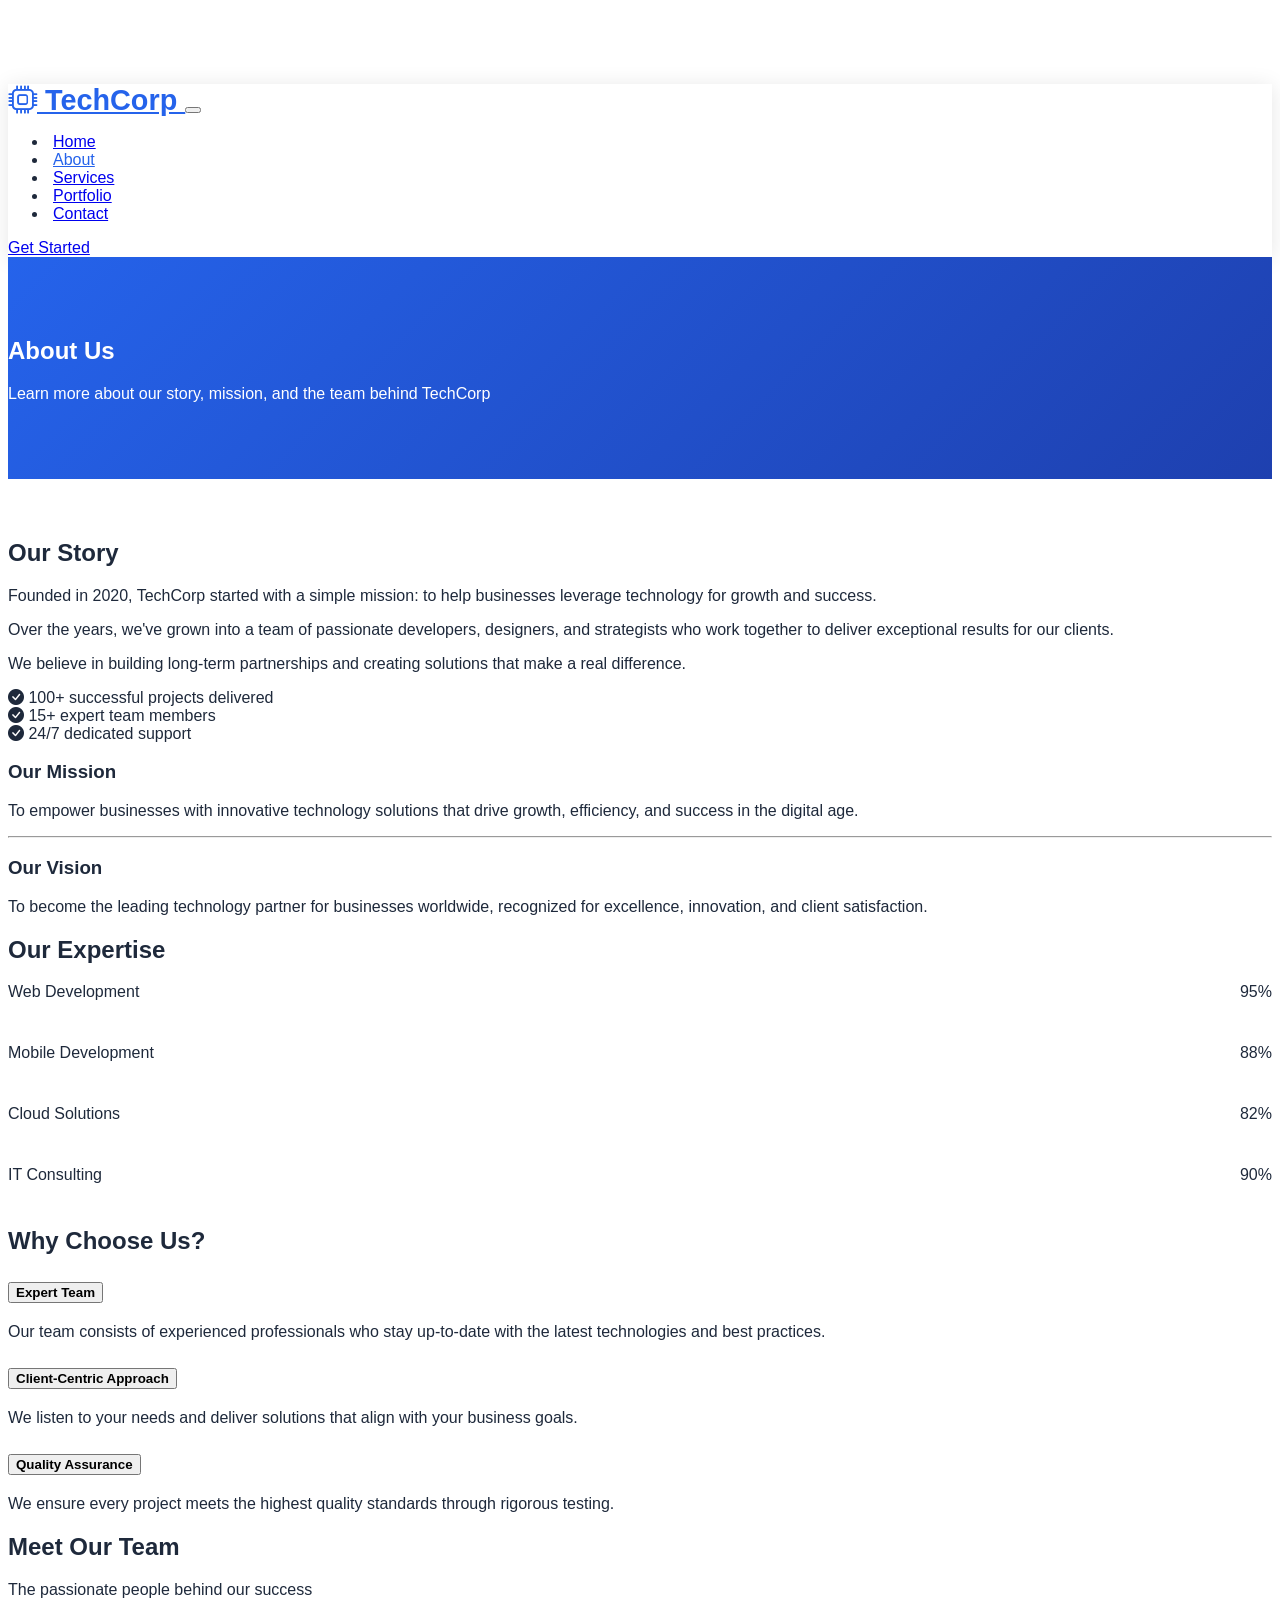
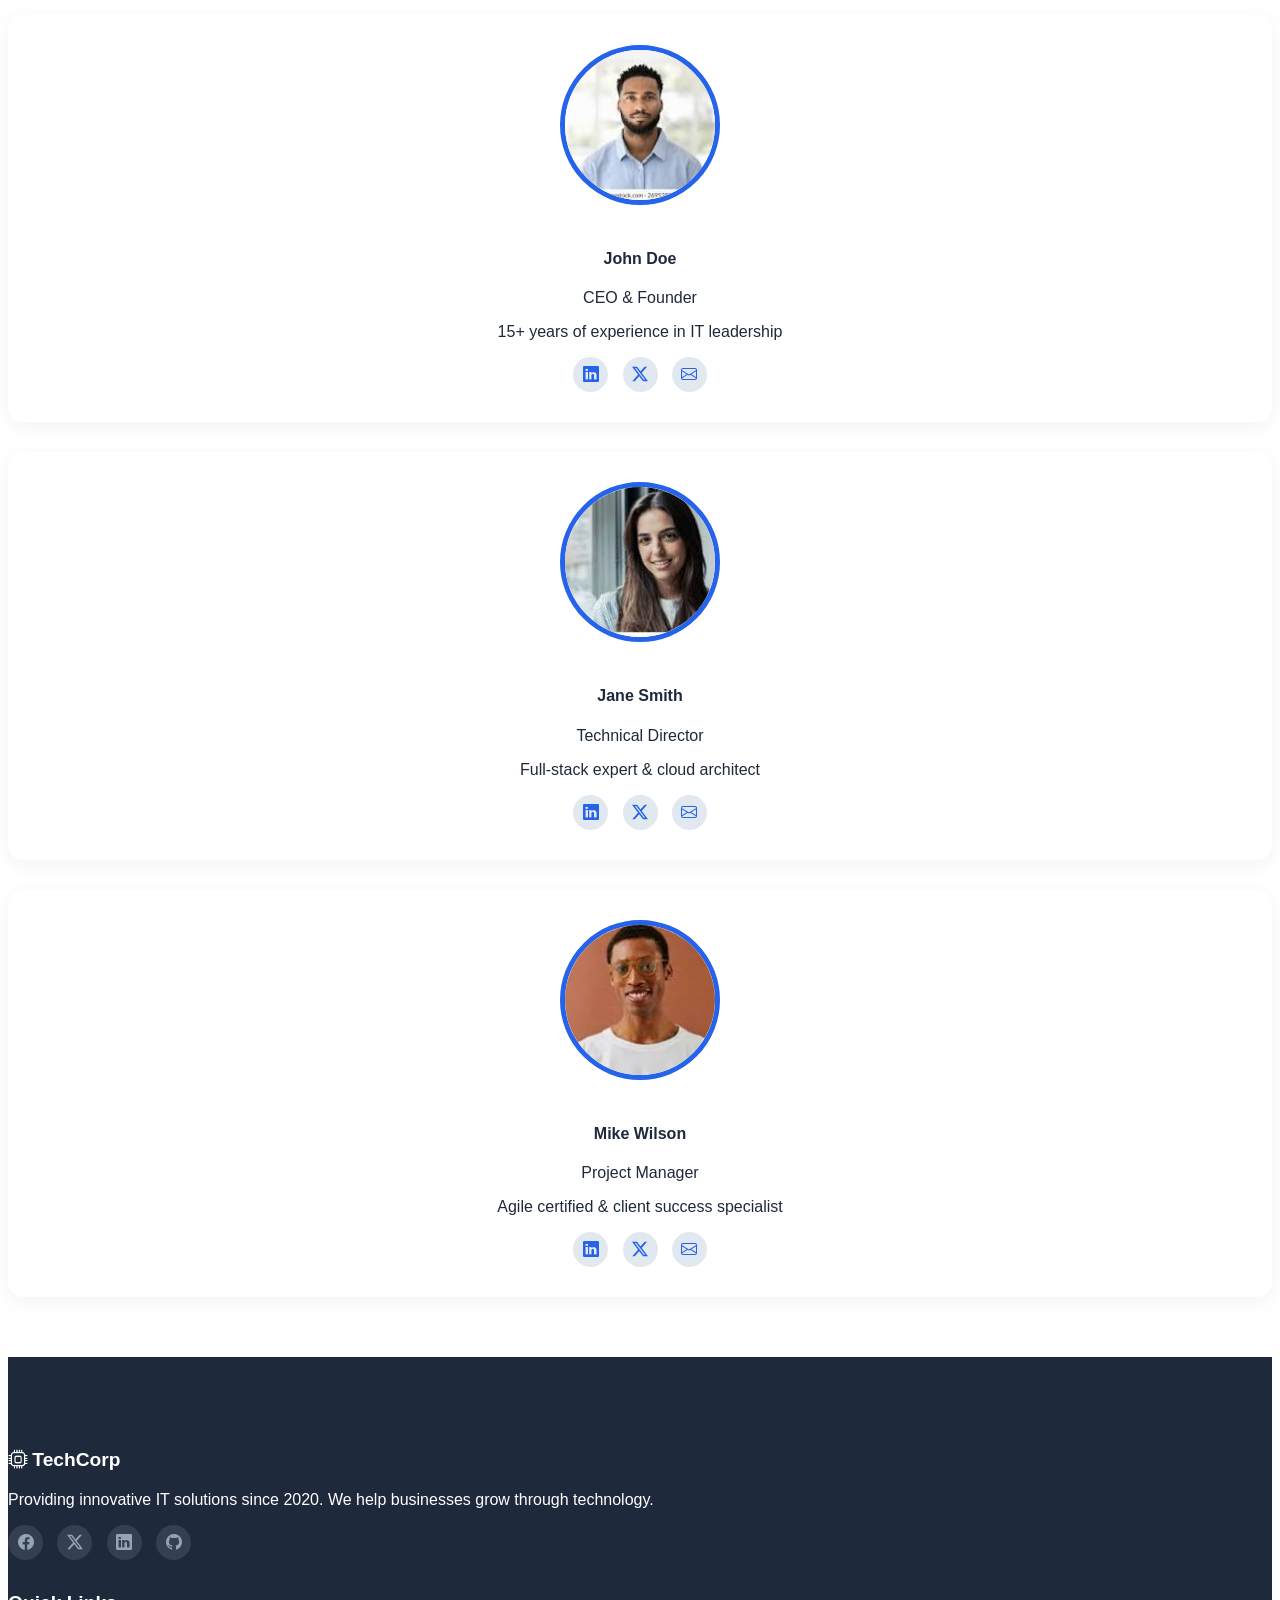
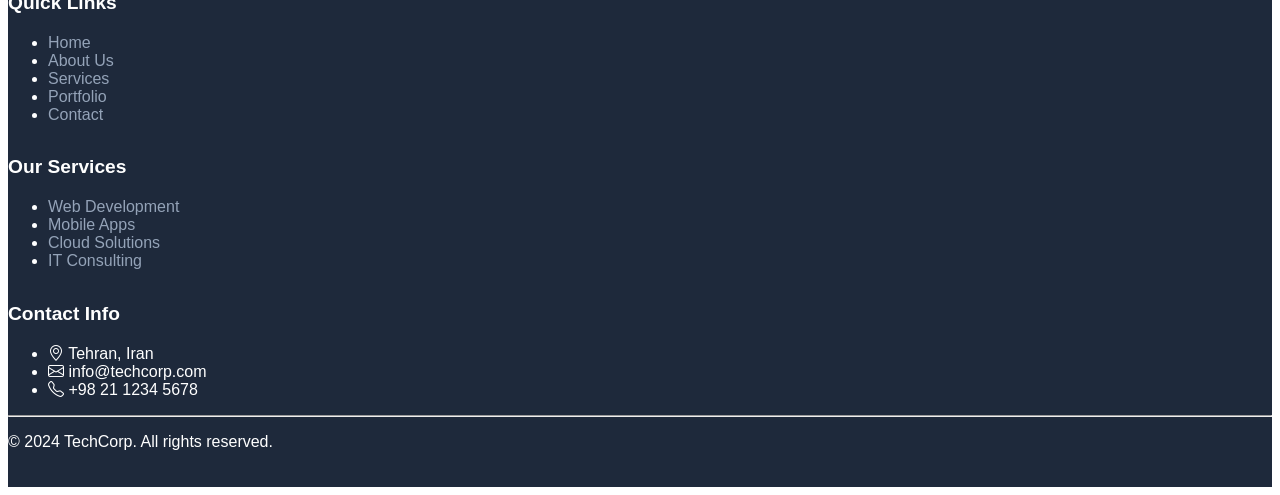
==== about.html @ d5554f4e "Add files via upload" ====
<!doctype html>
<html lang="en">
    <head>
        <meta charset="UTF-8" />
        <meta name="viewport" content="width=device-width, initial-scale=1.0" />
        <title>About Us | TechCorp</title>

        <!-- Bootstrap 5.3.8 CSS -->
        <link rel="stylesheet" href="Assets/css/bootstrap.min.css" />
        <link rel="stylesheet" href="Assets/css/bootstrap-icons.min.css" />

        <style>
            :root {
                --primary: #2563eb;
                --primary-dark: #1e40af;
                --secondary: #64748b;
                --dark: #1e293b;
                --light: #f8fafc;
            }

            body {
                font-family: "Segoe UI", Tahoma, Geneva, Verdana, sans-serif;
                color: var(--dark);
                padding-top: 76px;
            }
            /* ========== NAVBAR STYLES ========== */
            .navbar {
                box-shadow: 0 2px 20px rgba(0, 0, 0, 0.1);
                background: white !important;
            }

            .navbar-brand {
                font-size: 1.8rem;
                font-weight: bold;
                color: var(--primary) !important;
            }

            .nav-link {
                font-weight: 500;
                margin: 0 5px;
                transition: all 0.3s;
            }
            .nav-link:hover,
            .nav-link.active {
                color: var(--primary) !important;
            }
            /* ========== PAGE HEADER ========== */
            .page-header {
                background: linear-gradient(
                    135deg,
                    var(--primary) 0%,
                    var(--primary-dark) 100%
                );
                color: white;
                padding: 60px 0;
                margin-bottom: 60px;
            }
            /* ========== TEAM SECTION ========== */
            .team-card {
                text-align: center;
                padding: 30px 20px;
                border-radius: 15px;
                transition: all 0.3s;
                border: none;
                box-shadow: 0 5px 20px rgba(0, 0, 0, 0.05);
                margin-bottom: 30px;
            }

            .team-card:hover {
                transform: translateY(-10px);
                box-shadow: 0 15px 40px rgba(0, 0, 0, 0.1);
            }
            .team-img {
                width: 150px;
                height: 150px;
                border-radius: 50%;
                object-fit: cover;
                margin-bottom: 20px;
                border: 5px solid var(--primary);
            }
            .team-social a {
                display: inline-block;
                width: 35px;
                height: 35px;
                background: #e2e8f0;
                border-radius: 50%;
                text-align: center;
                line-height: 35px;
                margin: 0 5px;
                color: var(--primary);
                transition: all 0.3s;
            }

            .team-social a:hover {
                background: var(--primary);
                color: white;
            }
            /* ========== SKILLS SECTION ========== */
            .skill-item {
                margin-bottom: 25px;
            }

            .skill-title {
                display: flex;
                justify-content: space-between;
                margin-bottom: 10px;
                font-weight: 500;
            }

            .progress {
                height: 8px;
                border-radius: 10px;
            }
            .progress-bar {
                background: linear-gradient(
                    90deg,
                    var(--primary) 0%,
                    var(--primary-dark) 100%
                );
                border-radius: 10px;
            }
            /* ========== FOOTER ========== */
            footer {
                background: var(--dark);
                color: white;
                padding: 60px 0 20px;
                margin-top: 60px;
            }

            footer h5 {
                margin-bottom: 20px;
                font-size: 1.2rem;
            }

            footer a {
                color: #94a3b8;
                text-decoration: none;
                transition: all 0.3s;
            }
            footer a:hover {
                color: white;
            }

            .social-links a {
                display: inline-block;
                width: 35px;
                height: 35px;
                background: rgba(255, 255, 255, 0.1);
                border-radius: 50%;
                text-align: center;
                line-height: 35px;
                margin-right: 10px;
                transition: all 0.3s;
            }
            .social-links a:hover {
                background: var(--primary);
                transform: translateY(-3px);
            }

            @media (max-width: 768px) {
                .team-img {
                    width: 120px;
                    height: 120px;
                }
            }
        </style>
    </head>
    <body>
        <!-- start navbar -->
        <nav class="navbar navbar-expand-lg fixed-top">
            <div class="container">
                <a href="index.html" class="navbar-brand">
                    <i class="bi bi-cpu"></i> TechCorp
                </a>
                <button
                    class="navbar-toggler"
                    type="button"
                    data-bs-toggle="collapse"
                    data-bs-target="#mainNav"
                >
                    <span class="navbar-toggler-icon"></span>
                </button>
                <div class="collapse navbar-collapse" id="mainNav">
                    <ul class="navbar-nav ms-auto mb-2 mb-lg-0">
                        <li class="nav-item">
                            <a href="index.html" class="nav-link">Home</a>
                        </li>
                        <li class="nav-item">
                            <a href="about.html" class="nav-link active"
                                >About</a
                            >
                        </li>
                        <li class="nav-item">
                            <a href="services.html" class="nav-link"
                                >Services</a
                            >
                        </li>
                        <li class="nav-item">
                            <a href="portfolio.html" class="nav-link"
                                >Portfolio</a
                            >
                        </li>
                        <li class="nav-item">
                            <a href="contact.html" class="nav-link">Contact</a>
                        </li>
                    </ul>
                    <a href="contact.html" class="btn btn-primary ms-lg-3">
                        Get Started
                    </a>
                </div>
            </div>
        </nav>
        <!-- end navbar -->

        <!-- start page header -->
        <section class="page-header">
            <div class="container text-center">
                <h1 class="fw-bold">About Us</h1>
                <p class="lead">
                    Learn more about our story, mission, and the team behind
                    TechCorp
                </p>
            </div>
        </section>
        <!-- end page header -->

        <!-- start ABOUT CONTENT -->
        <div class="container">
            <div class="row align-items-center mb-5">
                <div class="col-lg-6 mb-4 mb-lg-0">
                    <h2 class="fw-bold mb-3">Our Story</h2>
                    <p class="text-muted">
                        Founded in 2020, TechCorp started with a simple mission:
                        to help businesses leverage technology for growth and
                        success.
                    </p>
                    <p class="text-muted">
                        Over the years, we've grown into a team of passionate
                        developers, designers, and strategists who work together
                        to deliver exceptional results for our clients.
                    </p>
                    <p class="text-muted">
                        We believe in building long-term partnerships and
                        creating solutions that make a real difference.
                    </p>
                    <div class="mt-4">
                        <div class="d-flex align-items-center mb-3">
                            <i
                                class="bi bi-check-circle-fill text-primary fs-4 me-3"
                            ></i>
                            <span>100+ successful projects delivered</span>
                        </div>
                        <div class="d-flex align-items-center mb-3">
                            <i
                                class="bi bi-check-circle-fill text-primary fs-4 me-3"
                            ></i>
                            <span>15+ expert team members</span>
                        </div>
                        <div class="d-flex align-items-center mb-3">
                            <i
                                class="bi bi-check-circle-fill text-primary fs-4 me-3"
                            ></i>
                            <span>24/7 dedicated support</span>
                        </div>
                    </div>
                </div>
                <div class="col-lg-6">
                    <div class="bg-light p-4 rounded-4">
                        <h3 class="fw-bold mb-3">Our Mission</h3>
                        <p class="text-muted">
                            To empower businesses with innovative technology
                            solutions that drive growth, efficiency, and success
                            in the digital age.
                        </p>
                        <hr />
                        <h3 class="fw-bold mb-3">Our Vision</h3>
                        <p class="text-muted">
                            To become the leading technology partner for
                            businesses worldwide, recognized for excellence,
                            innovation, and client satisfaction.
                        </p>
                    </div>
                </div>
            </div>
            <!-- ========== SKILLS SECTION ========== -->
            <div class="row mb-5">
                <div class="col-lg-6 mb-4 mb-lg-0">
                    <h2 class="fw-bold mb-4">Our Expertise</h2>
                    <div class="skill-item">
                        <div class="skill-title">
                            <span>Web Development</span>
                            <span>95%</span>
                        </div>
                        <div class="progress">
                            <div class="progress-bar" style="width: 95%"></div>
                        </div>
                    </div>
                    <div class="skill-item">
                        <div class="skill-title">
                            <span>Mobile Development</span>
                            <span>88%</span>
                        </div>
                        <div class="progress">
                            <div class="progress-bar" style="width: 88%"></div>
                        </div>
                    </div>
                    <div class="skill-item">
                        <div class="skill-title">
                            <span>Cloud Solutions</span>
                            <span>82%</span>
                        </div>
                        <div class="progress">
                            <div class="progress-bar" style="width: 82%"></div>
                        </div>
                    </div>
                    <div class="skill-item">
                        <div class="skill-title">
                            <span>IT Consulting</span>
                            <span>90%</span>
                        </div>
                        <div class="progress">
                            <div class="progress-bar" style="width: 90%"></div>
                        </div>
                    </div>
                </div>
                <div class="col-lg-6">
                    <h2 class="fw-bold mb-4">Why Choose Us?</h2>
                    <div class="accordion" id="whyAccordion">
                        <div class="accordion-item">
                            <h2 class="accordion-header">
                                <button
                                    class="accordion-button"
                                    type="button"
                                    data-bs-toggle="collapse"
                                    data-bs-target="#collapseOne"
                                >
                                    <strong>Expert Team</strong>
                                </button>
                            </h2>
                            <div
                                id="collapseOne"
                                class="accordion-collapse collapse show"
                                data-bs-parent="#whyAccordion"
                            >
                                <div class="accordion-body">
                                    Our team consists of experienced
                                    professionals who stay up-to-date with the
                                    latest technologies and best practices.
                                </div>
                            </div>
                        </div>
                        <div class="accordion-item">
                            <h2 class="accordion-header">
                                <button
                                    class="accordion-button collapsed"
                                    type="button"
                                    data-bs-toggle="collapse"
                                    data-bs-target="#collapseTwo"
                                >
                                    <strong>Client-Centric Approach</strong>
                                </button>
                            </h2>
                            <div
                                id="collapseTwo"
                                class="accordion-collapse collapse"
                                data-bs-parent="#whyAccordion"
                            >
                                <div class="accordion-body">
                                    We listen to your needs and deliver
                                    solutions that align with your business
                                    goals.
                                </div>
                            </div>
                        </div>
                        <div class="accordion-item">
                            <h2 class="accordion-header">
                                <button
                                    class="accordion-button collapsed"
                                    type="button"
                                    data-bs-toggle="collapse"
                                    data-bs-target="#collapseThree"
                                >
                                    <strong>Quality Assurance</strong>
                                </button>
                            </h2>
                            <div
                                id="collapseThree"
                                class="accordion-collapse collapse"
                                data-bs-parent="#whyAccordion"
                            >
                                <div class="accordion-body">
                                    We ensure every project meets the highest
                                    quality standards through rigorous testing.
                                </div>
                            </div>
                        </div>
                    </div>
                </div>
            </div>
        </div>
        <!-- end ABOUT CONTENT -->

        <!-- start TEAM SECTION -->
        <div class="container">
            <div class="text-center mb-5">
                <h2 class="fw-bold">Meet Our Team</h2>
                <p class="text-muted">
                    The passionate people behind our success
                </p>
                <div class="border-bottom w-25 mx-auto pt-2"></div>
            </div>
            <div class="row">
                <div class="col-md-4">
                    <div class="team-card">
                        <img
                            src="Assets/imgs/img 01.jfif"
                            alt="Team Member"
                            class="team-img"
                        />
                        <h4>John Doe</h4>
                        <p class="text-primary mt-3">CEO & Founder</p>
                        <p class="text-muted small">
                            15+ years of experience in IT leadership
                        </p>
                        <div class="team-social">
                            <a href="#"><i class="bi bi-linkedin"></i></a>
                            <a href="#"><i class="bi bi-twitter-x"></i></a>
                            <a href="#"><i class="bi bi-envelope"></i></a>
                        </div>
                    </div>
                </div>
                <div class="col-md-4">
                    <div class="team-card">
                        <img
                            src="Assets/imgs/img 02.jfif"
                            alt="Team Member"
                            class="team-img"
                        />
                        <h4>Jane Smith</h4>
                        <p class="text-primary mt-3">Technical Director</p>
                        <p class="text-muted small">
                            Full-stack expert & cloud architect
                        </p>
                        <div class="team-social">
                            <a href="#"><i class="bi bi-linkedin"></i></a>
                            <a href="#"><i class="bi bi-twitter-x"></i></a>
                            <a href="#"><i class="bi bi-envelope"></i></a>
                        </div>
                    </div>
                </div>
                <div class="col-md-4">
                    <div class="team-card">
                        <img
                            src="Assets/imgs/img 03.jfif"
                            alt="Team Member"
                            class="team-img"
                        />
                        <h4>Mike Wilson</h4>
                        <p class="text-primary mt-3">Project Manager</p>
                        <p class="text-muted small">
                            Agile certified & client success specialist
                        </p>
                        <div class="team-social">
                            <a href="#"><i class="bi bi-linkedin"></i></a>
                            <a href="#"><i class="bi bi-twitter-x"></i></a>
                            <a href="#"><i class="bi bi-envelope"></i></a>
                        </div>
                    </div>
                </div>
            </div>
        </div>
        <!-- end TEAM SECTION -->

        <!-- start footer -->
        <footer>
            <div class="container">
                <div class="row">
                    <div class="col-md-4 mb-4">
                        <h5><i class="bi bi-cpu"></i> TechCorp</h5>
                        <p class="text-secondary">
                            Providing innovative IT solutions since 2020. We
                            help businesses grow through technology.
                        </p>
                        <div class="social-links">
                            <a href="#"><i class="bi bi-facebook"></i></a>
                            <a href="#"><i class="bi bi-twitter-x"></i></a>
                            <a href="#"><i class="bi bi-linkedin"></i></a>
                            <a href="#"><i class="bi bi-github"></i></a>
                        </div>
                    </div>
                    <div class="col-md-2 mb-4">
                        <h5>Quick Links</h5>
                        <ul class="list-unstyled">
                            <li><a href="index.html">Home</a></li>
                            <li><a href="about.html">About Us</a></li>
                            <li><a href="services.html">Services</a></li>
                            <li><a href="portfolio.html">Portfolio</a></li>
                            <li><a href="contact.html">Contact</a></li>
                        </ul>
                    </div>
                    <div class="col-md-3 mb-4">
                        <h5>Our Services</h5>
                        <ul class="list-unstyled">
                            <li><a href="services.html">Web Development</a></li>
                            <li><a href="services.html">Mobile Apps</a></li>
                            <li><a href="services.html">Cloud Solutions</a></li>
                            <li><a href="services.html">IT Consulting</a></li>
                        </ul>
                    </div>
                    <div class="col-md-3 mb-4">
                        <h5>Contact Info</h5>
                        <ul class="list-unstyled">
                            <li><i class="bi bi-geo-alt"></i> Tehran, Iran</li>
                            <li class="pt-2 pb-2">
                                <i class="bi bi-envelope"></i> info@techcorp.com
                            </li>
                            <li>
                                <i class="bi bi-telephone"></i> +98 21 1234 5678
                            </li>
                        </ul>
                    </div>
                </div>
                <hr class="border-secondary" />
                <div class="text-center text-secondary">
                    <p class="mb-0">
                        &copy; 2024 TechCorp. All rights reserved.
                    </p>
                </div>
            </div>
        </footer>
        <!-- end footer -->

        <script src="Assets/js/bootstrap.bundle.min.js"></script>

        <!-- Back to Top Button -->
        <button
            onclick="scrollToTop()"
            id="backToTopBtn"
            class="btn btn-primary rounded-circle position-fixed"
            style="
                bottom: 20px;
                right: 20px;
                width: 45px;
                height: 45px;
                display: none;
                z-index: 99;
            "
        >
            <span class="bi-arrow-up"></span>
        </button>

        <script>
            // دکمه بازگشت به بالا
            window.onscroll = function () {
                const btn = document.getElementById("backToTopBtn");
                if (
                    document.body.scrollTop > 300 ||
                    document.documentElement.scrollTop > 300
                ) {
                    btn.style.display = "block";
                } else {
                    btn.style.display = "none";
                }
            };

            function scrollToTop() {
                window.scrollTo({ top: 0, behavior: "smooth" });
            }
        </script>
    </body>
</html>
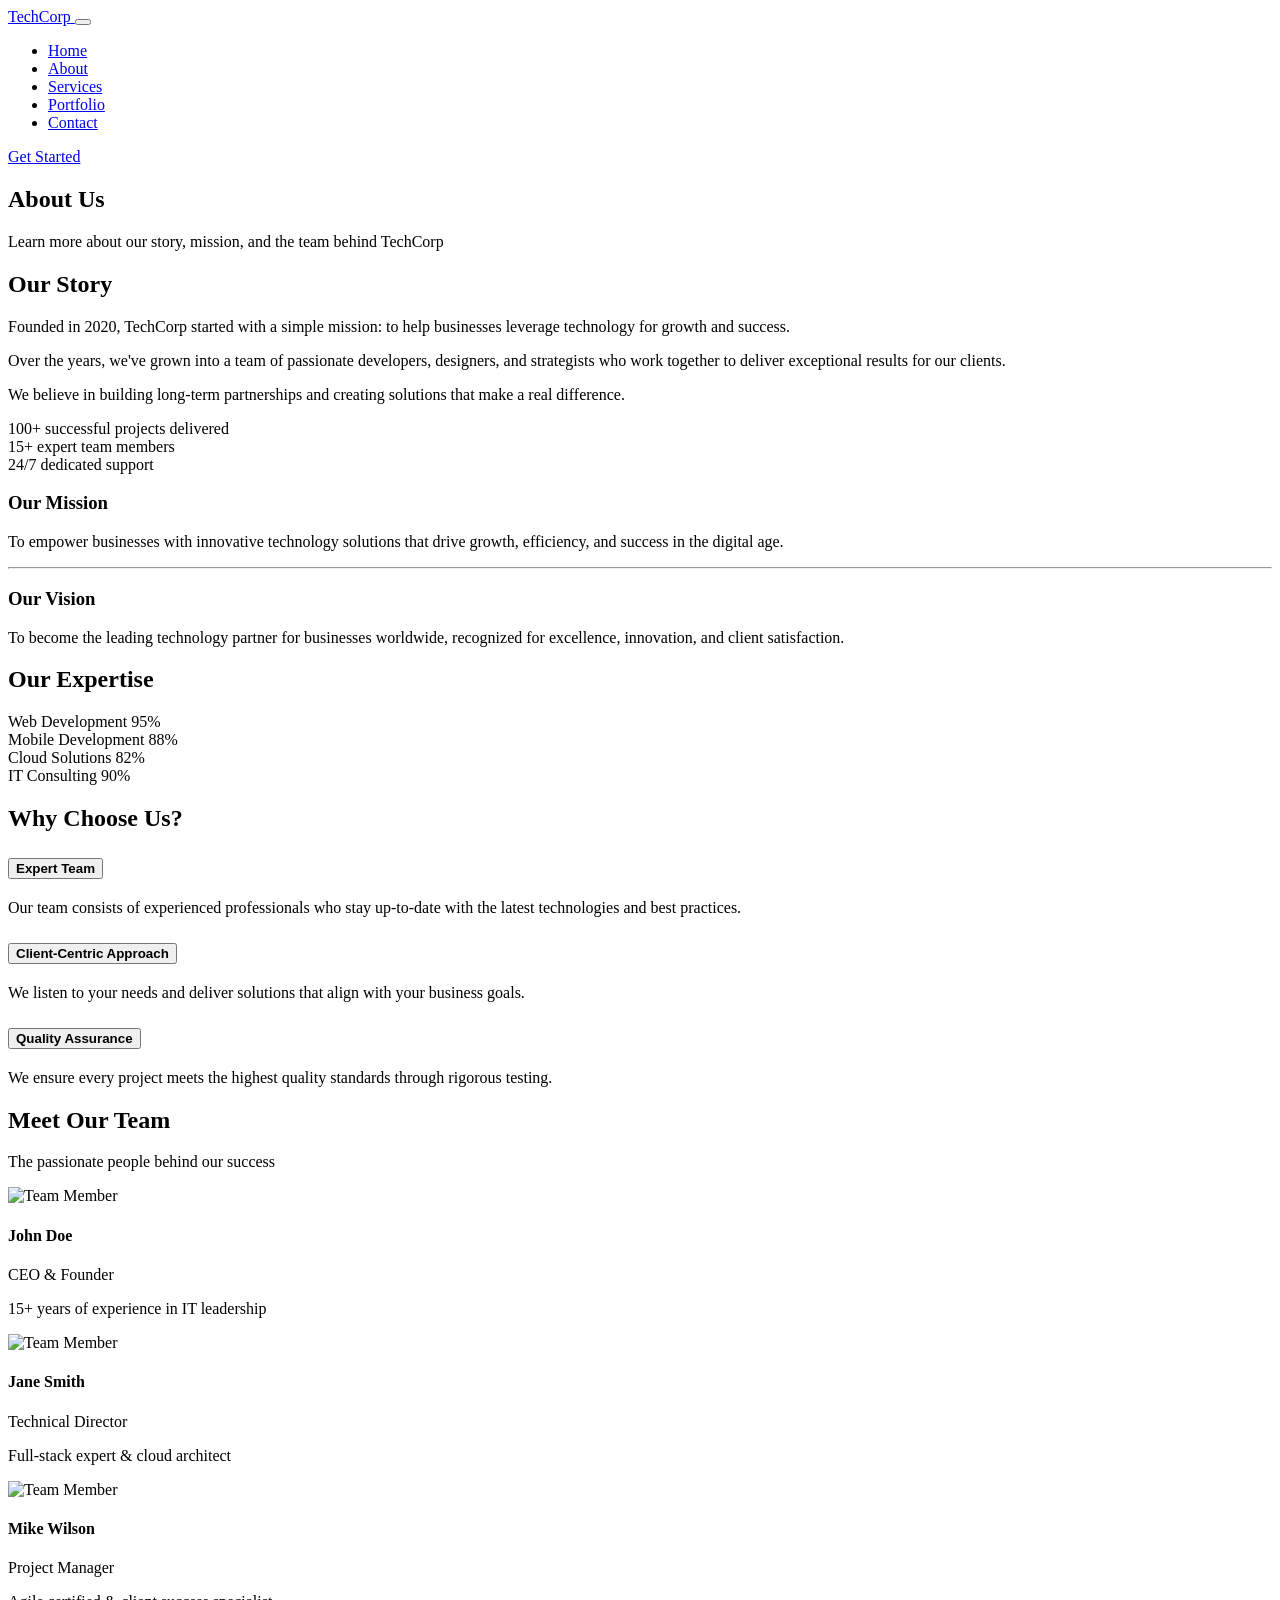
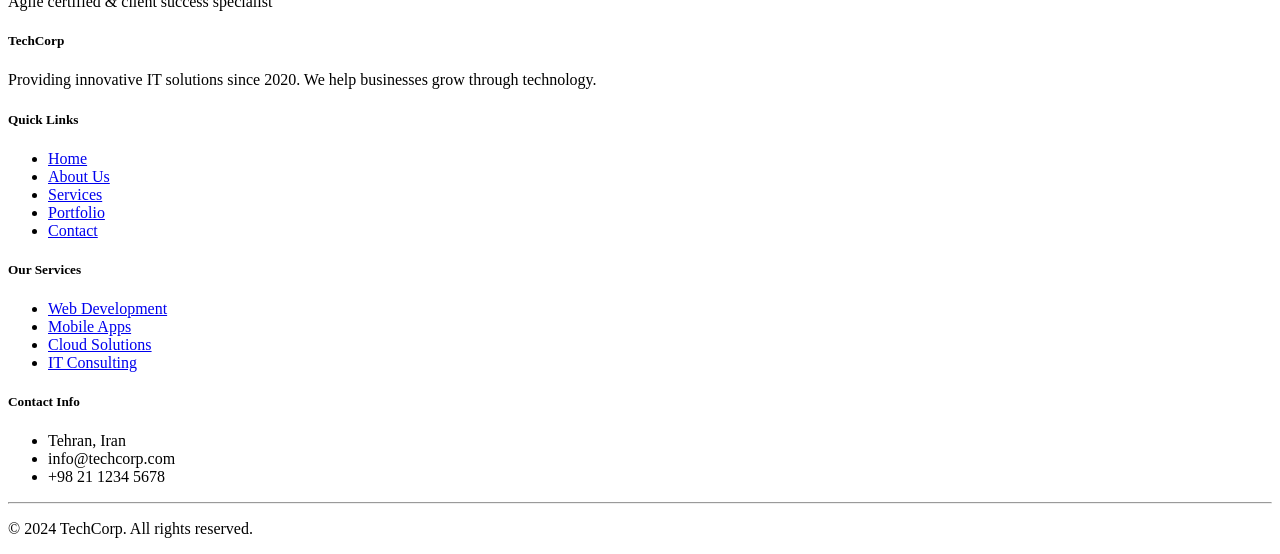
==== commit 88c0bb85: "add script.js and meta description" ====
--- a/about.html
+++ b/about.html
@@ -3,167 +3,16 @@
     <head>
         <meta charset="UTF-8" />
         <meta name="viewport" content="width=device-width, initial-scale=1.0" />
+        <meta
+            name="description"
+            content="Learn about TechCorp's story, mission, and vision. We're a team of passionate developers and strategists dedicated to delivering exceptional technology solutions."
+        />
         <title>About Us | TechCorp</title>
 
         <!-- Bootstrap 5.3.8 CSS -->
-        <link rel="stylesheet" href="Assets/css/bootstrap.min.css" />
-        <link rel="stylesheet" href="Assets/css/bootstrap-icons.min.css" />
-
-        <style>
-            :root {
-                --primary: #2563eb;
-                --primary-dark: #1e40af;
-                --secondary: #64748b;
-                --dark: #1e293b;
-                --light: #f8fafc;
-            }
-
-            body {
-                font-family: "Segoe UI", Tahoma, Geneva, Verdana, sans-serif;
-                color: var(--dark);
-                padding-top: 76px;
-            }
-            /* ========== NAVBAR STYLES ========== */
-            .navbar {
-                box-shadow: 0 2px 20px rgba(0, 0, 0, 0.1);
-                background: white !important;
-            }
-
-            .navbar-brand {
-                font-size: 1.8rem;
-                font-weight: bold;
-                color: var(--primary) !important;
-            }
-
-            .nav-link {
-                font-weight: 500;
-                margin: 0 5px;
-                transition: all 0.3s;
-            }
-            .nav-link:hover,
-            .nav-link.active {
-                color: var(--primary) !important;
-            }
-            /* ========== PAGE HEADER ========== */
-            .page-header {
-                background: linear-gradient(
-                    135deg,
-                    var(--primary) 0%,
-                    var(--primary-dark) 100%
-                );
-                color: white;
-                padding: 60px 0;
-                margin-bottom: 60px;
-            }
-            /* ========== TEAM SECTION ========== */
-            .team-card {
-                text-align: center;
-                padding: 30px 20px;
-                border-radius: 15px;
-                transition: all 0.3s;
-                border: none;
-                box-shadow: 0 5px 20px rgba(0, 0, 0, 0.05);
-                margin-bottom: 30px;
-            }
-
-            .team-card:hover {
-                transform: translateY(-10px);
-                box-shadow: 0 15px 40px rgba(0, 0, 0, 0.1);
-            }
-            .team-img {
-                width: 150px;
-                height: 150px;
-                border-radius: 50%;
-                object-fit: cover;
-                margin-bottom: 20px;
-                border: 5px solid var(--primary);
-            }
-            .team-social a {
-                display: inline-block;
-                width: 35px;
-                height: 35px;
-                background: #e2e8f0;
-                border-radius: 50%;
-                text-align: center;
-                line-height: 35px;
-                margin: 0 5px;
-                color: var(--primary);
-                transition: all 0.3s;
-            }
-
-            .team-social a:hover {
-                background: var(--primary);
-                color: white;
-            }
-            /* ========== SKILLS SECTION ========== */
-            .skill-item {
-                margin-bottom: 25px;
-            }
-
-            .skill-title {
-                display: flex;
-                justify-content: space-between;
-                margin-bottom: 10px;
-                font-weight: 500;
-            }
-
-            .progress {
-                height: 8px;
-                border-radius: 10px;
-            }
-            .progress-bar {
-                background: linear-gradient(
-                    90deg,
-                    var(--primary) 0%,
-                    var(--primary-dark) 100%
-                );
-                border-radius: 10px;
-            }
-            /* ========== FOOTER ========== */
-            footer {
-                background: var(--dark);
-                color: white;
-                padding: 60px 0 20px;
-                margin-top: 60px;
-            }
-
-            footer h5 {
-                margin-bottom: 20px;
-                font-size: 1.2rem;
-            }
-
-            footer a {
-                color: #94a3b8;
-                text-decoration: none;
-                transition: all 0.3s;
-            }
-            footer a:hover {
-                color: white;
-            }
-
-            .social-links a {
-                display: inline-block;
-                width: 35px;
-                height: 35px;
-                background: rgba(255, 255, 255, 0.1);
-                border-radius: 50%;
-                text-align: center;
-                line-height: 35px;
-                margin-right: 10px;
-                transition: all 0.3s;
-            }
-            .social-links a:hover {
-                background: var(--primary);
-                transform: translateY(-3px);
-            }
-
-            @media (max-width: 768px) {
-                .team-img {
-                    width: 120px;
-                    height: 120px;
-                }
-            }
-        </style>
+        <link rel="stylesheet" href="assets/css/bootstrap.min.css" />
+        <link rel="stylesheet" href="assets/css/bootstrap-icons.min.css" />
+        <link rel="stylesheet" href="assets/css/style.css" />
     </head>
     <body>
         <!-- start navbar -->
@@ -413,7 +262,7 @@
                 <div class="col-md-4">
                     <div class="team-card">
                         <img
-                            src="Assets/imgs/img 01.jfif"
+                            src="assets/imgs/img 01.jfif"
                             alt="Team Member"
                             class="team-img"
                         />
@@ -432,7 +281,7 @@
                 <div class="col-md-4">
                     <div class="team-card">
                         <img
-                            src="Assets/imgs/img 02.jfif"
+                            src="assets/imgs/img 02.jfif"
                             alt="Team Member"
                             class="team-img"
                         />
@@ -451,7 +300,7 @@
                 <div class="col-md-4">
                     <div class="team-card">
                         <img
-                            src="Assets/imgs/img 03.jfif"
+                            src="assets/imgs/img 03.jfif"
                             alt="Team Member"
                             class="team-img"
                         />
@@ -530,7 +379,8 @@
         </footer>
         <!-- end footer -->
 
-        <script src="Assets/js/bootstrap.bundle.min.js"></script>
+        <script src="assets/js/bootstrap.bundle.min.js"></script>
+        <script src="assets/js/script.js"></script>
 
         <!-- Back to Top Button -->
         <button
@@ -548,24 +398,5 @@
         >
             <span class="bi-arrow-up"></span>
         </button>
-
-        <script>
-            // دکمه بازگشت به بالا
-            window.onscroll = function () {
-                const btn = document.getElementById("backToTopBtn");
-                if (
-                    document.body.scrollTop > 300 ||
-                    document.documentElement.scrollTop > 300
-                ) {
-                    btn.style.display = "block";
-                } else {
-                    btn.style.display = "none";
-                }
-            };
-
-            function scrollToTop() {
-                window.scrollTo({ top: 0, behavior: "smooth" });
-            }
-        </script>
     </body>
 </html>
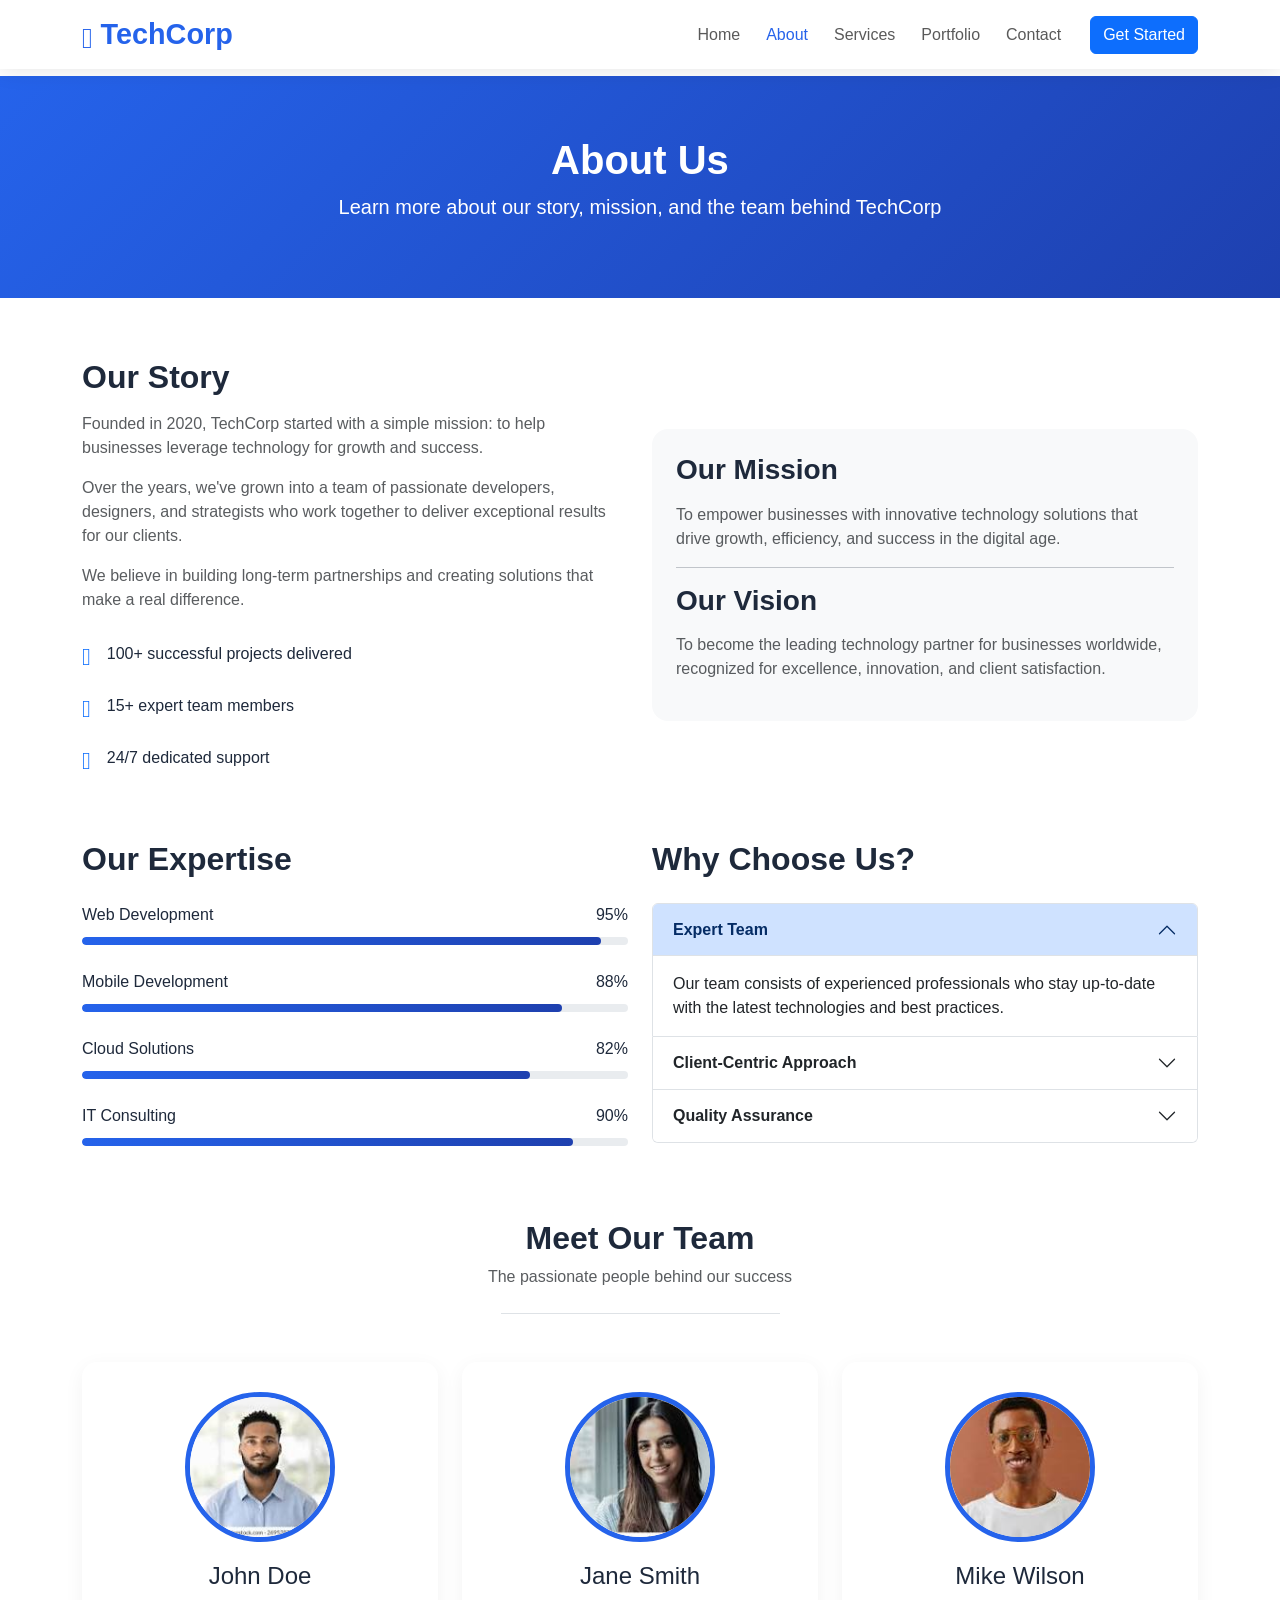
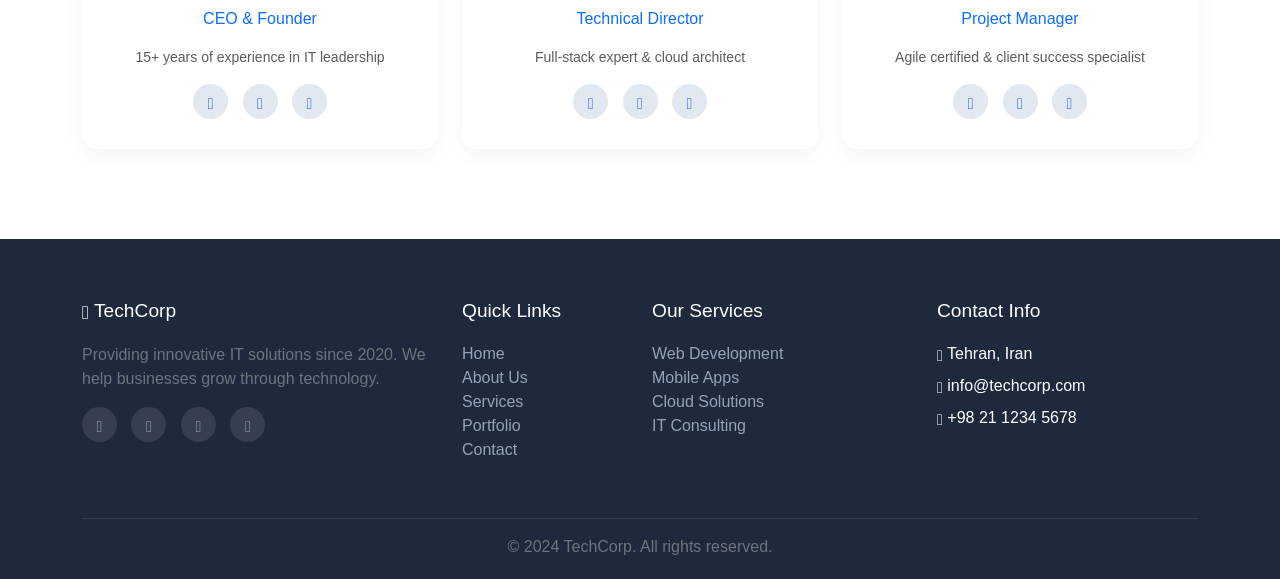
==== commit 4f2b48b1: "Update All" ====
--- a/about.html
+++ b/about.html
@@ -379,9 +379,6 @@
         </footer>
         <!-- end footer -->
 
-        <script src="assets/js/bootstrap.bundle.min.js"></script>
-        <script src="assets/js/script.js"></script>
-
         <!-- Back to Top Button -->
         <button
             onclick="scrollToTop()"
@@ -398,5 +395,8 @@
         >
             <span class="bi-arrow-up"></span>
         </button>
+
+        <script src="assets/js/bootstrap.bundle.min.js"></script>
+        <script src="assets/js/script.js"></script>
     </body>
 </html>
--- a/assets/css/style.css
+++ b/assets/css/style.css
@@ -0,0 +1,546 @@
+:root {
+    --primary: #2563eb;
+    --primary-dark: #1e40af;
+    --secondary: #64748b;
+    --dark: #1e293b;
+    --light: #f8fafc;
+}
+
+body {
+    font-family: "Segoe UI", Tahoma, Geneva, Verdana, sans-serif;
+    color: var(--dark);
+    padding-top: 76px;
+}
+/* ========== NAVBAR STYLES ========== */
+.navbar {
+    box-shadow: 0 2px 20px rgba(0, 0, 0, 0.1);
+    background: white !important;
+}
+
+.navbar-brand {
+    font-size: 1.8rem;
+    font-weight: bold;
+    color: var(--primary) !important;
+}
+
+.nav-link {
+    font-weight: 500;
+    margin: 0 5px;
+    transition: all 0.3s;
+}
+.nav-link:hover,
+.nav-link.active {
+    color: var(--primary) !important;
+}
+/* ========== HERO SECTION ========== */
+.hero {
+    background: linear-gradient(
+        135deg,
+        var(--primary) 0%,
+        var(--primary-dark) 100%
+    );
+    color: white;
+    padding: 100px 0;
+    margin-bottom: 60px;
+}
+
+.hero h1 {
+    font-size: 3.5rem;
+    font-weight: bold;
+    margin-bottom: 20px;
+}
+
+.hero .lead {
+    font-size: 1.2rem;
+    opacity: 0.9;
+}
+/* ========== SERVICES SECTION ========== */
+.service-card {
+    text-align: center;
+    padding: 30px 20px;
+    border-radius: 15px;
+    transition: all 0.3s;
+    border: none;
+    box-shadow: 0 5px 20px rgba(0, 0, 0, 0.05);
+    margin-bottom: 30px;
+    height: 100%;
+}
+
+.service-card:hover {
+    transform: translateY(-10px);
+    box-shadow: 0 15px 40px rgba(0, 0, 0, 0.1);
+}
+.service-icon {
+    width: 80px;
+    height: 80px;
+    background: linear-gradient(
+        135deg,
+        var(--primary) 0%,
+        var(--primary-dark) 100%
+    );
+    border-radius: 50%;
+    display: flex;
+    align-items: center;
+    justify-content: center;
+    margin: 0 auto 20px;
+    color: white;
+    font-size: 2rem;
+}
+.service-card h4 {
+    margin-bottom: 15px;
+    font-size: 1.3rem;
+}
+/* ========== STATS SECTION ========== */
+.stats-section {
+    background: linear-gradient(
+        135deg,
+        var(--primary) 0%,
+        var(--primary-dark) 100%
+    );
+    color: white;
+    padding: 60px 0;
+    margin: 60px 0;
+}
+
+.stat-number {
+    font-size: 3rem;
+    font-weight: bold;
+    margin-bottom: 10px;
+}
+/* ========== PAGE HEADER ========== */
+.page-header {
+    background: linear-gradient(
+        135deg,
+        var(--primary) 0%,
+        var(--primary-dark) 100%
+    );
+    color: white;
+    padding: 60px 0;
+    margin-bottom: 60px;
+}
+
+/* ========== CONTACT INFO CARDS ========== */
+.contact-info-card {
+    text-align: center;
+    padding: 30px 20px;
+    border-radius: 15px;
+    background: white;
+    box-shadow: 0 5px 20px rgba(0, 0, 0, 0.05);
+    transition: all 0.3s;
+    height: 100%;
+}
+
+.contact-info-card:hover {
+    transform: translateY(-5px);
+    box-shadow: 0 15px 40px rgba(0, 0, 0, 0.1);
+}
+.contact-icon {
+    width: 70px;
+    height: 70px;
+    background: linear-gradient(
+        135deg,
+        var(--primary) 0%,
+        var(--primary-dark) 100%
+    );
+    border-radius: 50%;
+    display: flex;
+    align-items: center;
+    justify-content: center;
+    margin: 0 auto 20px;
+    color: white;
+    font-size: 1.8rem;
+}
+
+.contact-info-card h4 {
+    font-size: 1.2rem;
+    margin-bottom: 15px;
+}
+/* ========== CONTACT FORM ========== */
+.contact-form {
+    background: white;
+    padding: 40px;
+    border-radius: 20px;
+    box-shadow: 0 5px 20px rgba(0, 0, 0, 0.05);
+}
+
+.form-control,
+.form-select {
+    border: 1px solid #e2e8f0;
+    padding: 12px 15px;
+    border-radius: 10px;
+}
+
+.form-control:focus,
+.form-select:focus {
+    border-color: var(--primary);
+    box-shadow: 0 0 0 0.2rem rgba(37, 99, 235, 0.1);
+}
+.btn-submit {
+    background: linear-gradient(
+        135deg,
+        var(--primary) 0%,
+        var(--primary-dark) 100%
+    );
+    border: none;
+    padding: 12px 30px;
+    font-weight: bold;
+    transition: all 0.3s;
+}
+
+.btn-submit:hover {
+    transform: translateY(-2px);
+    box-shadow: 0 5px 15px rgba(37, 99, 235, 0.3);
+}
+
+/* ========== MAP SECTION ========== */
+.map-container {
+    border-radius: 20px;
+    overflow: hidden;
+    box-shadow: 0 5px 20px rgba(0, 0, 0, 0.05);
+}
+
+/* ========== FAQ SECTION ========== */
+.faq-item {
+    border-bottom: 1px solid #e2e8f0;
+    padding: 20px 0;
+}
+
+.faq-item:last-child {
+    border-bottom: none;
+}
+
+.faq-question {
+    font-weight: bold;
+    cursor: pointer;
+    display: flex;
+    justify-content: space-between;
+    align-items: center;
+}
+
+.faq-question:hover {
+    color: var(--primary);
+}
+.faq-answer {
+    display: none;
+    margin-top: 15px;
+    color: var(--secondary);
+    line-height: 1.6;
+}
+
+.faq-answer.show {
+    display: block;
+}
+
+/* ========== FILTER BUTTONS ========== */
+.filter-btn {
+    background: transparent;
+    border: 2px solid #e2e8f0;
+    padding: 8px 25px;
+    border-radius: 30px;
+    margin: 5px;
+    transition: all 0.3s;
+    font-weight: 500;
+}
+
+.filter-btn:hover,
+.filter-btn.active {
+    background: var(--primary);
+    border-color: var(--primary);
+    color: white;
+}
+/* ========== PORTFOLIO CARDS ========== */
+.portfolio-card {
+    position: relative;
+    border-radius: 15px;
+    overflow: hidden;
+    margin-bottom: 30px;
+    cursor: pointer;
+    box-shadow: 0 5px 20px rgba(0, 0, 0, 0.05);
+    transition: all 0.3s;
+}
+
+.portfolio-card:hover {
+    transform: translateY(-5px);
+    box-shadow: 0 15px 40px rgba(0, 0, 0, 0.1);
+}
+.portfolio-img {
+    width: 100%;
+    height: 250px;
+    object-fit: cover;
+    transition: all 0.5s;
+}
+
+.portfolio-card:hover .portfolio-img {
+    transform: scale(1.05);
+}
+.portfolio-overlay {
+    position: absolute;
+    bottom: 0;
+    left: 0;
+    right: 0;
+    background: linear-gradient(to top, rgba(0, 0, 0, 0.9), transparent);
+    color: white;
+    padding: 20px;
+    transform: translateY(100%);
+    transition: all 0.3s;
+}
+
+.portfolio-card:hover .portfolio-overlay {
+    transform: translateY(0);
+}
+.portfolio-overlay h4 {
+    font-size: 1.1rem;
+    margin-bottom: 5px;
+}
+
+.portfolio-overlay p {
+    font-size: 0.8rem;
+    margin-bottom: 0;
+    opacity: 0.8;
+}
+/* ========== TESTIMONIALS ========== */
+.testimonial-card {
+    text-align: center;
+    padding: 30px;
+    border-radius: 20px;
+    background: white;
+    box-shadow: 0 5px 20px rgba(0, 0, 0, 0.05);
+    margin-bottom: 20px;
+    height: 100%;
+}
+
+.testimonial-img {
+    width: 80px;
+    height: 80px;
+    border-radius: 50%;
+    object-fit: cover;
+    margin-bottom: 20px;
+    border: 3px solid var(--primary);
+}
+.testimonial-text {
+    font-size: 0.95rem;
+    color: var(--secondary);
+    font-style: italic;
+    margin-bottom: 20px;
+}
+
+.stars {
+    color: #fbbf24;
+    margin-bottom: 15px;
+}
+
+/* ========== SERVICE DETAIL CARDS ========== */
+.service-detail-card {
+    padding: 40px 30px;
+    border-radius: 20px;
+    transition: all 0.3s;
+    border: none;
+    box-shadow: 0 5px 20px rgba(0, 0, 0, 0.05);
+    margin-bottom: 30px;
+    height: 100%;
+}
+/* ========== PAGE HEADER ========== */
+.page-header {
+    background: linear-gradient(
+        135deg,
+        var(--primary) 0%,
+        var(--primary-dark) 100%
+    );
+    color: white;
+    padding: 60px 0;
+    margin-bottom: 60px;
+}
+
+/* ========== SERVICE DETAIL CARDS ========== */
+.service-detail-card {
+    padding: 40px 30px;
+    border-radius: 20px;
+    transition: all 0.3s;
+    border: none;
+    box-shadow: 0 5px 20px rgba(0, 0, 0, 0.05);
+    margin-bottom: 30px;
+    height: 100%;
+}
+.service-detail-card h3 {
+    font-size: 1.5rem;
+    margin-bottom: 15px;
+}
+
+.service-features {
+    list-style: none;
+    padding: 0;
+    margin-top: 20px;
+}
+
+.service-features li {
+    padding: 8px 0;
+    border-bottom: 1px solid #e2e8f0;
+}
+
+.service-features li:last-child {
+    border-bottom: none;
+}
+.service-features i {
+    color: var(--primary);
+    margin-right: 10px;
+}
+
+/* ========== PRICING SECTION ========== */
+.pricing-card {
+    text-align: center;
+    padding: 40px 30px;
+    border-radius: 20px;
+    transition: all 0.3s;
+    border: 1px solid #e2e8f0;
+    background: white;
+    margin-bottom: 30px;
+}
+.pricing-card:hover {
+    transform: translateY(-10px);
+    box-shadow: 0 20px 40px rgba(0, 0, 0, 0.1);
+    border-color: transparent;
+}
+
+.pricing-card.popular {
+    border: 2px solid var(--primary);
+    position: relative;
+    background: white;
+}
+.popular-badge {
+    position: absolute;
+    top: -12px;
+    left: 50%;
+    transform: translateX(-50%);
+    background: var(--primary);
+    color: white;
+    padding: 5px 15px;
+    border-radius: 20px;
+    font-size: 0.8rem;
+    font-weight: bold;
+}
+
+.price {
+    font-size: 3rem;
+    font-weight: bold;
+    color: var(--primary);
+    margin: 20px 0;
+}
+.price span {
+    font-size: 1rem;
+    color: var(--secondary);
+}
+/* ========== TEAM SECTION ========== */
+.team-card {
+    text-align: center;
+    padding: 30px 20px;
+    border-radius: 15px;
+    transition: all 0.3s;
+    border: none;
+    box-shadow: 0 5px 20px rgba(0, 0, 0, 0.05);
+    margin-bottom: 30px;
+}
+
+.team-card:hover {
+    transform: translateY(-10px);
+    box-shadow: 0 15px 40px rgba(0, 0, 0, 0.1);
+}
+.team-img {
+    width: 150px;
+    height: 150px;
+    border-radius: 50%;
+    object-fit: cover;
+    margin-bottom: 20px;
+    border: 5px solid var(--primary);
+}
+.team-social a {
+    display: inline-block;
+    width: 35px;
+    height: 35px;
+    background: #e2e8f0;
+    border-radius: 50%;
+    text-align: center;
+    line-height: 35px;
+    margin: 0 5px;
+    color: var(--primary);
+    transition: all 0.3s;
+}
+
+.team-social a:hover {
+    background: var(--primary);
+    color: white;
+}
+/* ========== SKILLS SECTION ========== */
+.skill-item {
+    margin-bottom: 25px;
+}
+
+.skill-title {
+    display: flex;
+    justify-content: space-between;
+    margin-bottom: 10px;
+    font-weight: 500;
+}
+
+.progress {
+    height: 8px;
+    border-radius: 10px;
+}
+.progress-bar {
+    background: linear-gradient(
+        90deg,
+        var(--primary) 0%,
+        var(--primary-dark) 100%
+    );
+    border-radius: 10px;
+}
+
+/* ========== FOOTER ========== */
+footer {
+    background: var(--dark);
+    color: white;
+    padding: 60px 0 20px;
+    margin-top: 60px;
+}
+
+footer h5 {
+    margin-bottom: 20px;
+    font-size: 1.2rem;
+}
+footer a {
+    color: #94a3b8;
+    text-decoration: none;
+    transition: all 0.3s;
+}
+
+footer a:hover {
+    color: white;
+}
+.social-links a {
+    display: inline-block;
+    width: 35px;
+    height: 35px;
+    background: rgba(255, 255, 255, 0.1);
+    border-radius: 50%;
+    text-align: center;
+    line-height: 35px;
+    margin-right: 10px;
+    transition: all 0.3s;
+}
+
+.social-links a:hover {
+    background: var(--primary);
+    transform: translateY(-3px);
+}
+
+@media (max-width: 768px) {
+    .price {
+        font-size: 2rem;
+    }
+}
+
+/* ========== PROJECT DETAIL MODAL ========== */
+.modal-project-img {
+    width: 100%;
+    border-radius: 10px;
+    margin-bottom: 20px;
+}
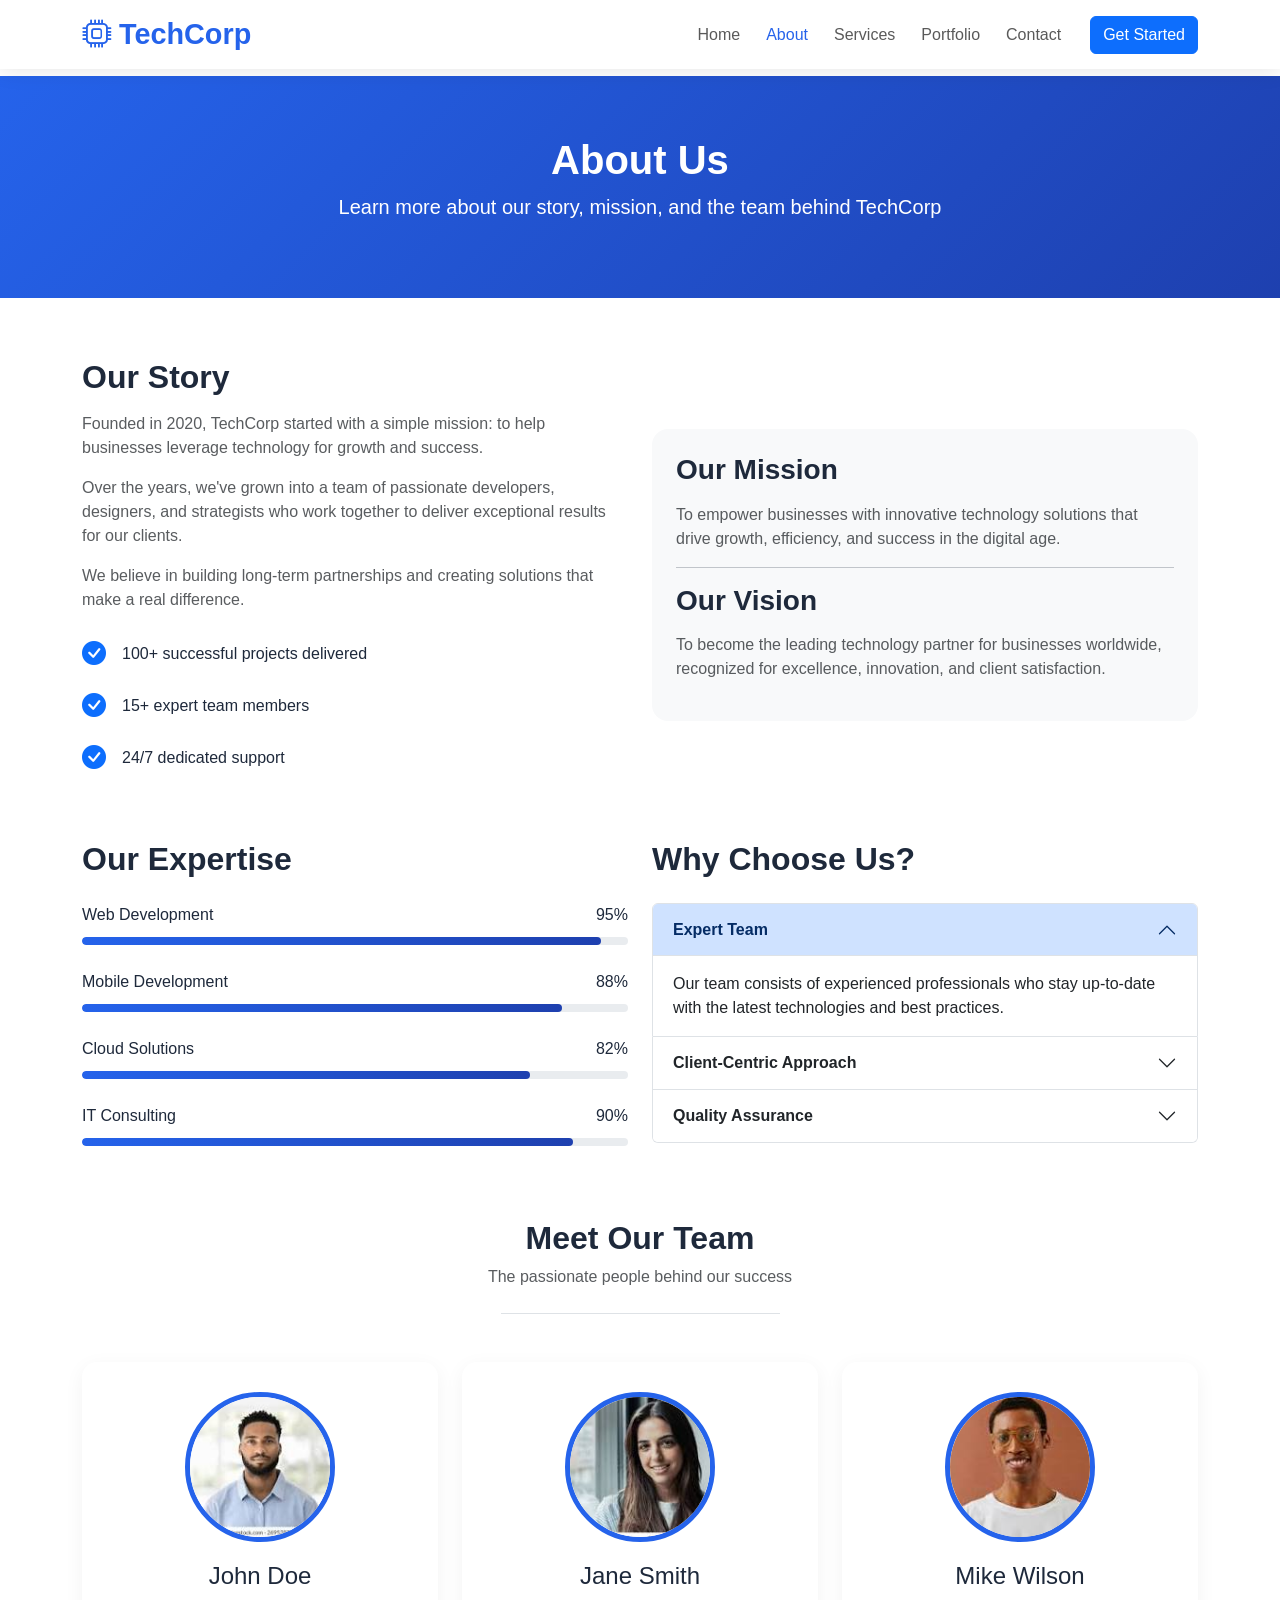
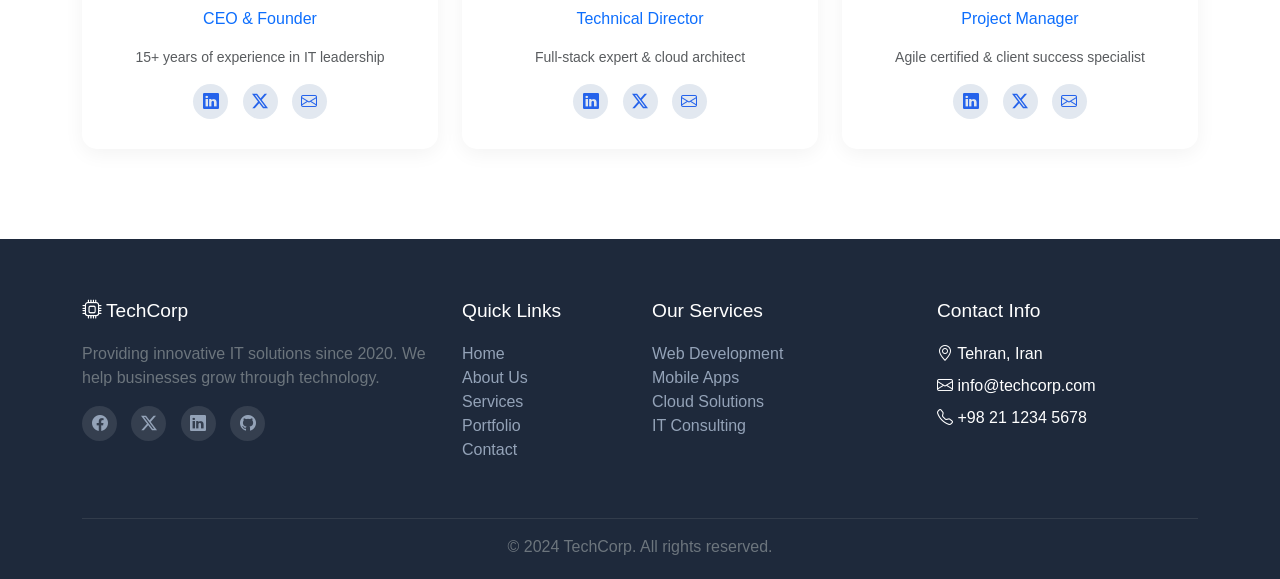
==== commit 62c9fcb4: "update all" ====
--- a/about.html
+++ b/about.html
@@ -11,7 +11,7 @@
 
         <!-- Bootstrap 5.3.8 CSS -->
         <link rel="stylesheet" href="assets/css/bootstrap.min.css" />
-        <link rel="stylesheet" href="assets/css/bootstrap-icons.min.css" />
+        <link rel="stylesheet" href="https://cdn.jsdelivr.net/npm/bootstrap-icons@1.11.3/font/bootstrap-icons.min.css" />
         <link rel="stylesheet" href="assets/css/style.css" />
     </head>
     <body>
